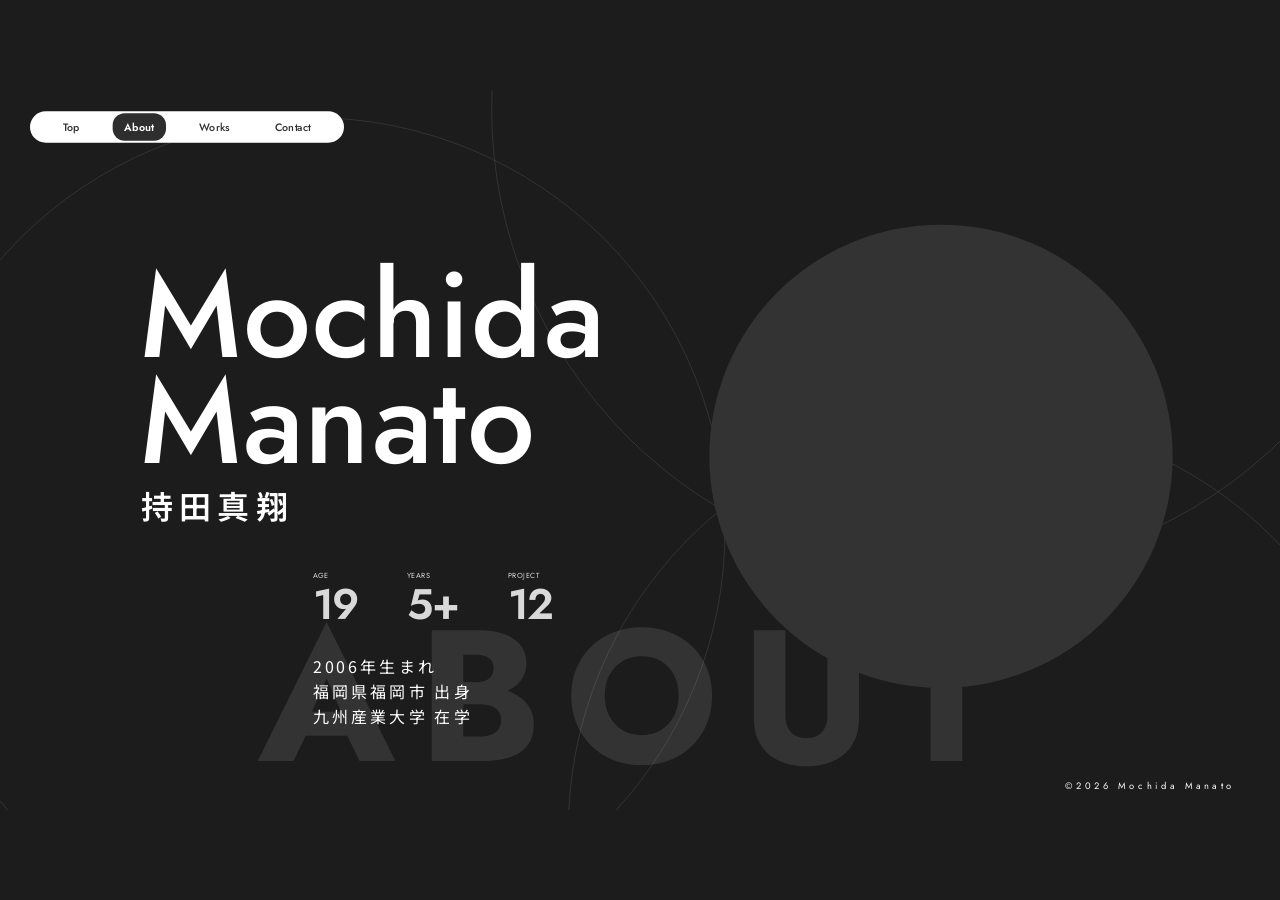
==== about.html @ 27e7f5ce "Add files via upload" ====
<!DOCTYPE html>
<html lang="ja">
<head>
<meta charset="UTF-8">
<meta name="viewport" content="width=device-width, initial-scale=1.0">
<title>ABOUT | Mochida Manato - Works Portfolio</title>
<link rel="stylesheet" href="style.css">
</head>
<body>

<div class="stage">
<div class="page page-about">

  <!-- 装飾サークル -->
  <div class="circle" style="left:-152px; top:41px; width:1240px; height:1240px;"></div>
  <div class="circle" style="left:737px; top:-669px; width:1394px; height:1394px;"></div>
  <div class="circle" style="left:852px; top:490px; width:1240px; height:1240px;"></div>

  <!-- ナビゲーション -->
  <nav class="nav-pill">
    <a href="index.html" class="nav-link">Top</a>
    <a href="about.html" class="nav-link is-active">About</a>
    <a href="works.html" class="nav-link">Works</a>
    <a href="contact.html" class="nav-link">Contact</a>
  </nav>

  <!-- 背景ウォーターマーク -->
  <p class="watermark watermark--label">ABOUT</p>

  <!-- 見出し -->
  <h1 class="hero-name anim-in" style="animation-delay:0.1s;">
    <p>Mochida</p>
    <p>Manato</p>
  </h1>

  <p class="name-jp anim-in" style="animation-delay:0.3s;">持田真翔</p>

  <!-- ステータス -->
  <div class="stats anim-in" style="animation-delay:0.45s;">
    <div class="stat">
      <span class="label">AGE</span>
      <span class="num">19</span>
    </div>
    <div class="stat">
      <span class="label">YEARS</span>
      <span class="num">5+</span>
    </div>
    <div class="stat">
      <span class="label">PROJECT</span>
      <span class="num">12</span>
    </div>
  </div>

  <!-- プロフィール本文 -->
  <div class="bio-jp anim-in" style="animation-delay:0.6s;">
    <p>2006年生まれ</p>
    <p>福岡県福岡市 出身</p>
    <p>九州産業大学 在学</p>
  </div>

  <!-- プロフィール写真 -->
  <div class="portrait anim-in" style="animation-delay:0.25s;">
    <img src="https://www.figma.com/api/mcp/asset/f468a6c8-0ee9-41bf-978a-8544f9a2893d" alt="Mochida Manato 宣材写真">
  </div>

  <p class="copyright">©2026 Mochida Manato</p>

</div>
</div>

<script src="script.js"></script>
</body>
</html>
---- style.css ----
/* ==========================================================================
   Mochida Manato - Works Portfolio
   共通スタイルシート
   ========================================================================== */

@import url('https://fonts.googleapis.com/css2?family=Jost:wght@400;500;600;700&family=Noto+Sans+JP:wght@400;500;700&display=swap');

:root {
  --bg: #1c1c1c;
  --white: #ffffff;
  --dark-text: #2e2e2e;
  --muted: #d9d9d9;
  --font-en: 'Jost', sans-serif;
  --font-jp: 'Noto Sans JP', 'Jost', sans-serif;
  --ease-smooth: cubic-bezier(0.65, 0, 0.35, 1);
  --ease-out: cubic-bezier(0.16, 1, 0.3, 1);
}

* {
  box-sizing: border-box;
}

html, body {
  margin: 0;
  padding: 0;
  height: 100%;
  background: var(--bg);
  color: var(--white);
  font-family: var(--font-en);
  overflow: hidden;
}

a {
  color: inherit;
}

/* ---------- ウィンドウに収める外枠 ---------- */
.stage {
  width: 100vw;
  height: 100vh;
  display: flex;
  align-items: center;
  justify-content: center;
  overflow: hidden;
  background: var(--bg);
}

/* ---------- ページ共通キャンバス（1920×1080固定・JSでスケール） ---------- */
.page {
  position: relative;
  width: 1920px;
  height: 1080px;
  flex-shrink: 0;
  overflow: hidden;
  transform-origin: center center;
}

/* ---------- ナビゲーション（左上ピル） ---------- */
.nav-pill {
  position: absolute;
  top: 32px;
  left: 45px;
  width: 471px;
  height: 47px;
  background: var(--white);
  border-radius: 23.5px;
  display: flex;
  align-items: center;
  justify-content: space-evenly;
  z-index: 100;
}

.nav-link {
  font-family: var(--font-en);
  font-weight: 500;
  font-size: 16px;
  letter-spacing: 0.16px;
  color: var(--dark-text);
  text-decoration: none;
  padding: 9px 18px;
  border-radius: 18px;
  transition: background-color 0.2s ease, color 0.2s ease;
  white-space: nowrap;
}

.nav-link:hover {
  background: #ececec;
}

.nav-link.is-active {
  background: var(--dark-text);
  color: var(--white);
  font-weight: 600;
}

/* ---------- 装飾サークル（Ellipse） ---------- */
.circle {
  position: absolute;
  border-radius: 50%;
  border: 1px solid rgba(255, 255, 255, 0.15);
  pointer-events: none;
}

/* ---------- 背景の大きなウォーターマーク文字 ---------- */
.watermark {
  position: absolute;
  font-family: var(--font-en);
  font-weight: 700;
  font-size: 280px;
  line-height: 1;
  letter-spacing: 34px;
  color: var(--white);
  opacity: 0;
  white-space: nowrap;
  pointer-events: none;
  z-index: 0;
  animation: fadeIn 1.6s var(--ease-out) 0.1s forwards;
}
@keyframes fadeIn {
  to { opacity: 0.1; }
}

/* ---------- コピーライト（右下固定） ---------- */
.copyright {
  position: absolute;
  right: 67px;
  top: 1019px;
  font-family: var(--font-en);
  font-size: 14px;
  letter-spacing: 5.46px;
  color: var(--white);
  white-space: nowrap;
}

/* ---------- プロフィール写真（丸型） ---------- */
.portrait {
  position: absolute;
  left: 1064px;
  top: 202px;
  width: 695px;
  height: 695px;
  border-radius: 50%;
  overflow: hidden;
  background: #333;
}
.portrait img {
  width: 100%;
  height: 100%;
  object-fit: cover;
  display: block;
}

/* ---------- 見出し「Mochida Manato」 ---------- */
.hero-name {
  position: absolute;
  left: 210px;
  font-family: var(--font-en);
  font-weight: 500;
  font-size: 181px;
  line-height: 0.876;
  letter-spacing: 1.81px;
  color: var(--white);
  margin: 0;
  z-index: 1;
}
.hero-name p {
  margin: 0;
}

/* ---------- 初回表示アニメーション（文字がふわっと現れる） ---------- */
.anim-in {
  opacity: 0;
  transform: translateY(28px);
  animation: fadeUp 0.9s var(--ease-out) forwards;
}
@keyframes fadeUp {
  to {
    opacity: 1;
    transform: translateY(0);
  }
}

/* ==========================================================================
   TOP ページ
   ========================================================================== */
.page-top .hero-name {
  top: 327px;
}
.page-top .tagline {
  position: absolute;
  left: 213px;
  top: 661px;
  font-size: 32px;
  font-weight: 400;
  letter-spacing: 12.48px;
  line-height: 0.876;
  margin: 0;
}
.page-top .watermark--label {
  right: 70px;
  top: 55px;
  left: auto;
  width: auto;
  text-align: right;
}

/* ==========================================================================
   ABOUT ページ
   ========================================================================== */
.page-about .hero-name {
  top: 259px;
}
.page-about .watermark--label {
  left: 0;
  top: 460px;
  width: 1920px;
  height: 340px;
  display: flex;
  align-items: center;
  justify-content: center;
  text-align: center;
}
.page-about .name-jp {
  position: absolute;
  left: 211px;
  top: 585px;
  font-family: var(--font-jp);
  font-weight: 600;
  font-size: 48px;
  line-height: 1.59;
  letter-spacing: 9.6px;
  margin: 0;
}

.stats {
  position: absolute;
  left: 469px;
  top: 720px;
  display: flex;
  gap: 73px;
}
.stats .stat {
  position: relative;
  color: var(--muted);
}
.stats .stat .num {
  display: block;
  font-family: var(--font-en);
  font-weight: 600;
  font-size: 64px;
  letter-spacing: -1.92px;
  line-height: 1;
}
.stats .stat .label {
  display: block;
  font-family: var(--font-en);
  font-weight: 400;
  font-size: 11px;
  letter-spacing: 0.77px;
  margin-bottom: 4px;
}

.bio-jp {
  position: absolute;
  left: 469px;
  top: 845px;
  font-family: var(--font-jp);
  font-weight: 400;
  font-size: 24px;
  line-height: 1.59;
  letter-spacing: 4.8px;
  color: var(--white);
  margin: 0;
}
.bio-jp p {
  margin: 0;
}

/* ==========================================================================
   WORKS ページ（ホバーで縦スクロールするカルーセル）
   ========================================================================== */
.page-works .watermark--label {
  left: 0;
  top: 20px;
  width: 1920px;
  height: 340px;
  display: flex;
  align-items: center;
  justify-content: center;
  text-align: center;
}
.works-heading {
  position: absolute;
  left: 195px;
  top: 210px;
  font-family: var(--font-jp);
  font-weight: 400;
  font-size: 112px;
  line-height: 1.05;
  letter-spacing: -3.2px;
  margin: 0;
  z-index: 1;
}
.works-heading p {
  margin: 0;
  white-space: pre;
}

/* カルーセルを表示する窓（この範囲だけが見える） */
.works-viewport {
  position: absolute;
  left: 900px;
  top: 165px;
  width: 880px;
  height: 750px;
  overflow: hidden;
  z-index: 1;
  border-radius: 32px;
  -webkit-mask-image: linear-gradient(to bottom,
    transparent 0,
    rgba(0,0,0,0.35) 60px,
    #000 130px,
    #000 calc(100% - 130px),
    rgba(0,0,0,0.35) calc(100% - 60px),
    transparent 100%);
  mask-image: linear-gradient(to bottom,
    transparent 0,
    rgba(0,0,0,0.35) 60px,
    #000 130px,
    #000 calc(100% - 130px),
    rgba(0,0,0,0.35) calc(100% - 60px),
    transparent 100%);
}

/* カードを縦に並べるトラック。JSでtranslateYさせる */
.works-track {
  position: absolute;
  left: 0;
  top: 0;
  width: 100%;
  display: flex;
  flex-direction: column;
  align-items: center;
  gap: 40px;
  transition: transform 0.7s var(--ease-smooth);
  will-change: transform;
}

.work-card {
  position: relative;
  flex-shrink: 0;
  width: 880px;
  height: 550px;
  border: 1px solid rgba(255, 255, 255, 0.7);
  border-radius: 32px;
  background: var(--bg);
  overflow: hidden;
  text-decoration: none;
  display: block;
  transition: background-color 0.3s ease, border-color 0.4s ease, transform 0.5s var(--ease-smooth);
  transform: scale(0.92);
  opacity: 0.55;
}
.work-card.is-active {
  opacity: 1;
  transform: scale(1);
  border-color: rgba(255, 255, 255, 0.95);
}
.work-card:hover {
  background: #242424;
}

.work-card .work-title {
  position: absolute;
  left: 40px;
  top: 34px;
  font-family: var(--font-jp);
  font-size: 22px;
  letter-spacing: 1px;
  color: var(--white);
  opacity: 0;
  transform: translateY(14px);
  transition: opacity 0.5s var(--ease-out) 0.15s, transform 0.5s var(--ease-out) 0.15s;
}
.work-card.is-active .work-title {
  opacity: 1;
  transform: translateY(0);
}

.work-card .work-arrow {
  position: absolute;
  right: 26px;
  bottom: 26px;
  width: 60px;
  height: 60px;
  border-radius: 15px;
  background: #f2f2f2;
  display: flex;
  align-items: center;
  justify-content: center;
  opacity: 0;
  transform: translateY(14px);
  transition: opacity 0.5s var(--ease-out) 0.25s, transform 0.5s var(--ease-out) 0.25s;
}
.work-card.is-active .work-arrow {
  opacity: 1;
  transform: translateY(0);
}
.work-card .work-arrow svg {
  width: 24px;
  height: 24px;
}

/* 上下のホバーゾーン：ここにカーソルを置くと作品が切り替わる */
.works-hover-zone {
  position: absolute;
  left: 900px;
  width: 880px;
  height: 140px;
  z-index: 2;
  cursor: pointer;
}
.works-hover-zone--up {
  top: 165px;
}
.works-hover-zone--down {
  top: 775px;
}

.works-hint {
  position: absolute;
  left: 900px;
  top: 930px;
  width: 880px;
  text-align: center;
  font-family: var(--font-jp);
  font-size: 13px;
  letter-spacing: 2px;
  color: rgba(255, 255, 255, 0.4);
  z-index: 1;
}

/* 上下ホバー中に見せる矢印インジケーター */
.works-nav-indicator {
  position: absolute;
  left: 50%;
  transform: translateX(-50%);
  width: 40px;
  height: 40px;
  display: flex;
  align-items: center;
  justify-content: center;
  opacity: 0;
  transition: opacity 0.3s ease, transform 0.3s ease;
  pointer-events: none;
  z-index: 3;
}
.works-nav-indicator svg {
  width: 22px;
  height: 22px;
}
.works-nav-indicator--up {
  left: 1340px;
  top: 205px;
}
.works-nav-indicator--down {
  left: 1340px;
  top: 845px;
}
.works-hover-zone--up:hover ~ .works-nav-indicator--up,
.works-hover-zone--down:hover ~ .works-nav-indicator--down {
  opacity: 1;
}

/* ==========================================================================
   CONTACT ページ
   ========================================================================== */
.page-contact .watermark--label {
  left: 0;
  top: 520px;
  width: 1920px;
  height: 340px;
  display: flex;
  align-items: center;
  justify-content: center;
  text-align: center;
}

.contact-block {
  position: absolute;
  left: 890px;
  top: 300px;
  z-index: 1;
}

.contact-email {
  display: flex;
  align-items: center;
  gap: 25px;
  text-decoration: none;
  color: var(--white);
}
.contact-email svg {
  width: 55px;
  height: 35px;
  flex-shrink: 0;
}
.contact-email span {
  font-family: var(--font-en);
  font-weight: 500;
  font-size: 64px;
  letter-spacing: 0.64px;
}

.social-links {
  display: flex;
  gap: 45px;
  margin-top: 140px;
  padding-left: 644px;
}
.social-links a {
  width: 102px;
  height: 102px;
  border-radius: 50%;
  background: var(--white);
  display: flex;
  align-items: center;
  justify-content: center;
  text-decoration: none;
  transition: transform 0.2s ease;
}
.social-links a:hover {
  transform: scale(1.06);
}
.social-links svg {
  width: 44px;
  height: 44px;
}
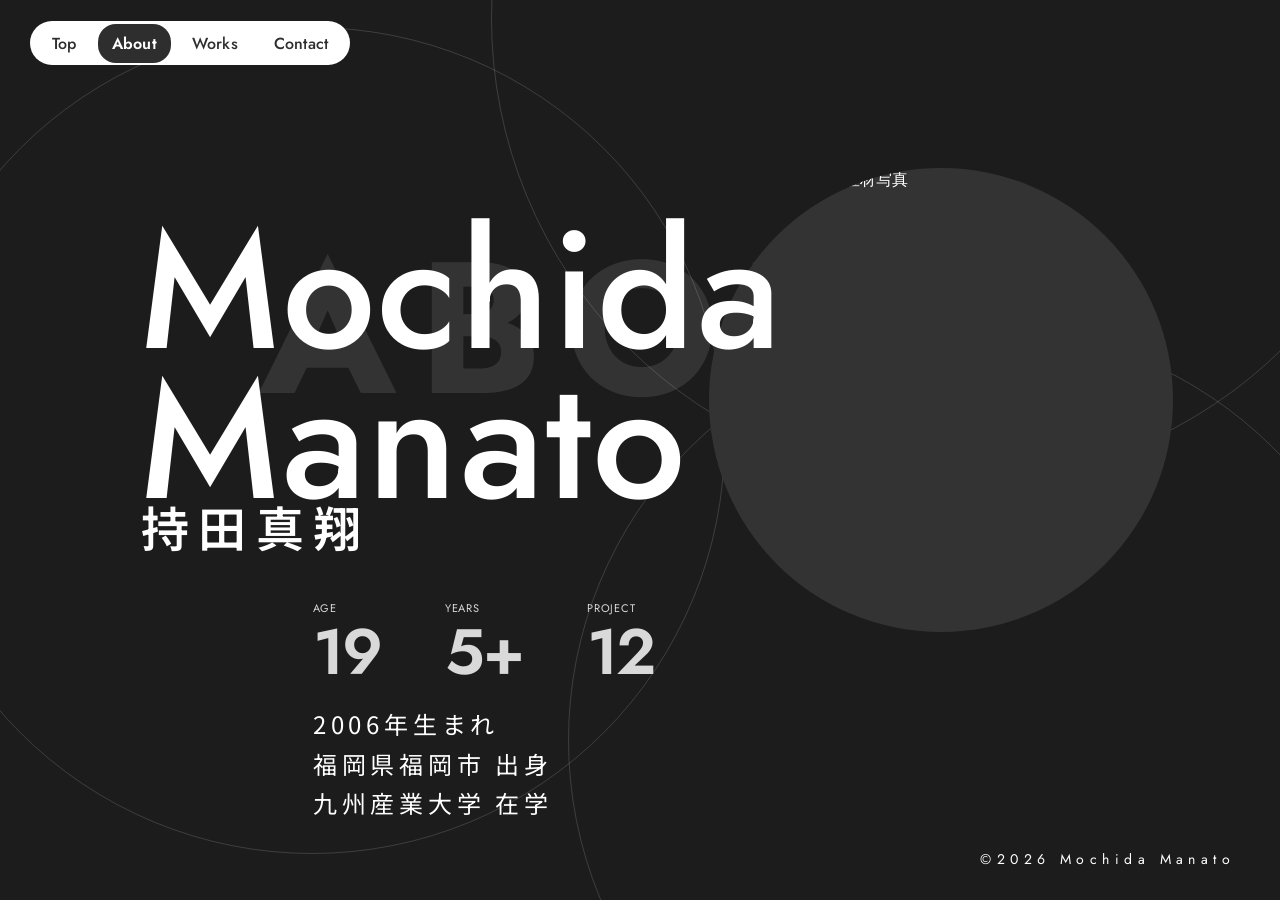
==== commit 189c47c2: "Add files via upload" ====
--- a/about.html
+++ b/about.html
@@ -12,9 +12,9 @@
 <div class="page page-about">
 
   <!-- 装飾サークル -->
-  <div class="circle" style="left:-152px; top:41px; width:1240px; height:1240px;"></div>
-  <div class="circle" style="left:737px; top:-669px; width:1394px; height:1394px;"></div>
-  <div class="circle" style="left:852px; top:490px; width:1240px; height:1240px;"></div>
+  <div class="circle" style="left:-7.92vw; top:2.14vw; width:64.58vw; height:64.58vw;"></div>
+  <div class="circle" style="left:38.39vw; top:-34.84vw; width:72.6vw; height:72.6vw;"></div>
+  <div class="circle" style="left:44.38vw; top:25.52vw; width:64.58vw; height:64.58vw;"></div>
 
   <!-- ナビゲーション -->
   <nav class="nav-pill">
--- a/style.css
+++ b/style.css
@@ -1,6 +1,12 @@
 /* ==========================================================================
    Mochida Manato - Works Portfolio
-   共通スタイルシート
+   共通スタイルシート（レスポンシブ版）
+
+   設計方針:
+   - 1920×1080固定キャンバス＋JSスケールは廃止。
+   - モバイル・タブレット（〜1024px）はフローレイアウト（要素を縦に積む）。
+   - デスクトップ（1025px〜）はvw / vh / clampを使った可変絶対配置で、
+     元のデザイン比率を維持しながらウィンドウサイズに追従する。
    ========================================================================== */
 
 @import url('https://fonts.googleapis.com/css2?family=Jost:wght@400;500;600;700&family=Noto+Sans+JP:wght@400;500;700&display=swap');
@@ -23,64 +29,76 @@
 html, body {
   margin: 0;
   padding: 0;
-  height: 100%;
+  min-height: 100%;
   background: var(--bg);
   color: var(--white);
   font-family: var(--font-en);
-  overflow: hidden;
+  overflow-x: hidden;
 }
 
 a {
   color: inherit;
 }
 
-/* ---------- ウィンドウに収める外枠 ---------- */
+img {
+  max-width: 100%;
+}
+
+/* ---------- 外枠 ---------- */
 .stage {
-  width: 100vw;
-  height: 100vh;
-  display: flex;
-  align-items: center;
-  justify-content: center;
-  overflow: hidden;
+  width: 100%;
+  min-height: 100vh;
   background: var(--bg);
 }
 
-/* ---------- ページ共通キャンバス（1920×1080固定・JSでスケール） ---------- */
+/* ---------- ページ共通キャンバス ----------
+   モバイル: 縦に並ぶフレックスコンテナ
+   デスクトップ: 絶対配置の基準となるブロック
+------------------------------------------------ */
 .page {
   position: relative;
-  width: 1920px;
-  height: 1080px;
-  flex-shrink: 0;
-  overflow: hidden;
-  transform-origin: center center;
+  width: 100%;
+  min-height: 100vh;
+  overflow-x: hidden;
+  display: flex;
+  flex-direction: column;
+  align-items: center;
+  text-align: center;
+  padding: 108px 24px 56px;
+  gap: 34px;
 }
 
 /* ---------- ナビゲーション（左上ピル） ---------- */
 .nav-pill {
-  position: absolute;
-  top: 32px;
-  left: 45px;
-  width: 471px;
-  height: 47px;
+  position: fixed;
+  top: 16px;
+  left: 50%;
+  transform: translateX(-50%);
+  width: min(94vw, 471px);
+  height: auto;
+  min-height: 44px;
   background: var(--white);
   border-radius: 23.5px;
   display: flex;
   align-items: center;
   justify-content: space-evenly;
+  flex-wrap: wrap;
+  padding: 5px;
   z-index: 100;
 }
 
 .nav-link {
   font-family: var(--font-en);
   font-weight: 500;
-  font-size: 16px;
-  letter-spacing: 0.16px;
+  font-size: clamp(12px, 3.2vw, 16px);
+  letter-spacing: 0.01em;
   color: var(--dark-text);
   text-decoration: none;
-  padding: 9px 18px;
+  padding: 8px 14px;
   border-radius: 18px;
-  transition: background-color 0.2s ease, color 0.2s ease;
+  transition: background-color 0.2s ease, color 0.2s ease, transform 0.35s cubic-bezier(.22,1,.36,1);
   white-space: nowrap;
+  will-change: transform;
 }
 
 .nav-link:hover {
@@ -99,16 +117,17 @@
   border-radius: 50%;
   border: 1px solid rgba(255, 255, 255, 0.15);
   pointer-events: none;
+  display: none; /* モバイルでは非表示（ノイズになるため） */
 }
 
 /* ---------- 背景の大きなウォーターマーク文字 ---------- */
 .watermark {
-  position: absolute;
+  display: none; /* モバイルでは非表示 */
   font-family: var(--font-en);
   font-weight: 700;
-  font-size: 280px;
+  font-size: clamp(96px, 14.6vw, 280px);
   line-height: 1;
-  letter-spacing: 34px;
+  letter-spacing: 0.12em;
   color: var(--white);
   opacity: 0;
   white-space: nowrap;
@@ -120,28 +139,27 @@
   to { opacity: 0.1; }
 }
 
-/* ---------- コピーライト（右下固定） ---------- */
+/* ---------- コピーライト ---------- */
 .copyright {
-  position: absolute;
-  right: 67px;
-  top: 1019px;
+  order: 99;
   font-family: var(--font-en);
-  font-size: 14px;
-  letter-spacing: 5.46px;
+  font-size: clamp(11px, 2.4vw, 14px);
+  letter-spacing: 0.39em;
   color: var(--white);
   white-space: nowrap;
+  margin-top: 8px;
 }
 
 /* ---------- プロフィール写真（丸型） ---------- */
 .portrait {
-  position: absolute;
-  left: 1064px;
-  top: 202px;
-  width: 695px;
-  height: 695px;
+  order: 1;
+  position: relative;
+  width: min(62vw, 300px);
+  aspect-ratio: 1 / 1;
   border-radius: 50%;
   overflow: hidden;
   background: #333;
+  flex-shrink: 0;
 }
 .portrait img {
   width: 100%;
@@ -152,13 +170,13 @@
 
 /* ---------- 見出し「Mochida Manato」 ---------- */
 .hero-name {
-  position: absolute;
-  left: 210px;
+  order: 2;
+  position: relative;
   font-family: var(--font-en);
   font-weight: 500;
-  font-size: 181px;
-  line-height: 0.876;
-  letter-spacing: 1.81px;
+  font-size: clamp(52px, 13vw, 181px);
+  line-height: 0.9;
+  letter-spacing: 0.01em;
   color: var(--white);
   margin: 0;
   z-index: 1;
@@ -167,7 +185,7 @@
   margin: 0;
 }
 
-/* ---------- 初回表示アニメーション（文字がふわっと現れる） ---------- */
+/* ---------- 初回表示アニメーション ---------- */
 .anim-in {
   opacity: 0;
   transform: translateY(28px);
@@ -180,64 +198,42 @@
   }
 }
 
+@media (prefers-reduced-motion: reduce) {
+  .anim-in { animation-duration: 0.01s; }
+  .watermark { animation-duration: 0.01s; }
+}
+
 /* ==========================================================================
    TOP ページ
    ========================================================================== */
-.page-top .hero-name {
-  top: 327px;
-}
 .page-top .tagline {
-  position: absolute;
-  left: 213px;
-  top: 661px;
-  font-size: 32px;
+  order: 3;
+  font-size: clamp(15px, 4.2vw, 32px);
   font-weight: 400;
-  letter-spacing: 12.48px;
+  letter-spacing: 0.39em;
   line-height: 0.876;
   margin: 0;
-}
-.page-top .watermark--label {
-  right: 70px;
-  top: 55px;
-  left: auto;
-  width: auto;
-  text-align: right;
 }
 
 /* ==========================================================================
    ABOUT ページ
    ========================================================================== */
-.page-about .hero-name {
-  top: 259px;
-}
-.page-about .watermark--label {
-  left: 0;
-  top: 460px;
-  width: 1920px;
-  height: 340px;
-  display: flex;
-  align-items: center;
-  justify-content: center;
-  text-align: center;
-}
 .page-about .name-jp {
-  position: absolute;
-  left: 211px;
-  top: 585px;
+  order: 3;
   font-family: var(--font-jp);
   font-weight: 600;
-  font-size: 48px;
+  font-size: clamp(24px, 5.5vw, 48px);
   line-height: 1.59;
-  letter-spacing: 9.6px;
+  letter-spacing: 0.2em;
   margin: 0;
 }
 
 .stats {
-  position: absolute;
-  left: 469px;
-  top: 720px;
-  display: flex;
-  gap: 73px;
+  order: 4;
+  display: flex;
+  flex-wrap: wrap;
+  justify-content: center;
+  gap: clamp(28px, 5vw, 73px);
 }
 .stats .stat {
   position: relative;
@@ -247,28 +243,26 @@
   display: block;
   font-family: var(--font-en);
   font-weight: 600;
-  font-size: 64px;
-  letter-spacing: -1.92px;
+  font-size: clamp(36px, 7.5vw, 64px);
+  letter-spacing: -0.03em;
   line-height: 1;
 }
 .stats .stat .label {
   display: block;
   font-family: var(--font-en);
   font-weight: 400;
-  font-size: 11px;
-  letter-spacing: 0.77px;
+  font-size: clamp(9px, 1.6vw, 11px);
+  letter-spacing: 0.07em;
   margin-bottom: 4px;
 }
 
 .bio-jp {
-  position: absolute;
-  left: 469px;
-  top: 845px;
+  order: 5;
   font-family: var(--font-jp);
   font-weight: 400;
-  font-size: 24px;
-  line-height: 1.59;
-  letter-spacing: 4.8px;
+  font-size: clamp(15px, 3.4vw, 24px);
+  line-height: 1.65;
+  letter-spacing: 0.2em;
   color: var(--white);
   margin: 0;
 }
@@ -277,27 +271,15 @@
 }
 
 /* ==========================================================================
-   WORKS ページ（ホバーで縦スクロールするカルーセル）
+   WORKS ページ
    ========================================================================== */
-.page-works .watermark--label {
-  left: 0;
-  top: 20px;
-  width: 1920px;
-  height: 340px;
-  display: flex;
-  align-items: center;
-  justify-content: center;
-  text-align: center;
-}
 .works-heading {
-  position: absolute;
-  left: 195px;
-  top: 210px;
+  order: 1;
   font-family: var(--font-jp);
   font-weight: 400;
-  font-size: 112px;
+  font-size: clamp(44px, 11.5vw, 112px);
   line-height: 1.05;
-  letter-spacing: -3.2px;
+  letter-spacing: -0.028em;
   margin: 0;
   z-index: 1;
 }
@@ -306,64 +288,46 @@
   white-space: pre;
 }
 
-/* カルーセルを表示する窓（この範囲だけが見える） */
+/* カルーセルを表示する窓 */
 .works-viewport {
-  position: absolute;
-  left: 900px;
-  top: 165px;
-  width: 880px;
-  height: 750px;
-  overflow: hidden;
+  order: 2;
+  position: relative;
+  width: min(100%, 600px);
+  height: auto;
+  overflow: visible;
   z-index: 1;
-  border-radius: 32px;
-  -webkit-mask-image: linear-gradient(to bottom,
-    transparent 0,
-    rgba(0,0,0,0.35) 60px,
-    #000 130px,
-    #000 calc(100% - 130px),
-    rgba(0,0,0,0.35) calc(100% - 60px),
-    transparent 100%);
-  mask-image: linear-gradient(to bottom,
-    transparent 0,
-    rgba(0,0,0,0.35) 60px,
-    #000 130px,
-    #000 calc(100% - 130px),
-    rgba(0,0,0,0.35) calc(100% - 60px),
-    transparent 100%);
-}
-
-/* カードを縦に並べるトラック。JSでtranslateYさせる */
+  border-radius: 24px;
+}
+
+/* カードを縦に並べるトラック（モバイルは通常の縦積みリスト） */
 .works-track {
-  position: absolute;
-  left: 0;
-  top: 0;
+  position: static;
   width: 100%;
   display: flex;
   flex-direction: column;
   align-items: center;
-  gap: 40px;
-  transition: transform 0.7s var(--ease-smooth);
-  will-change: transform;
+  gap: 20px;
+  transform: none !important;
 }
 
 .work-card {
   position: relative;
   flex-shrink: 0;
-  width: 880px;
-  height: 550px;
+  width: 100%;
+  aspect-ratio: 880 / 550;
   border: 1px solid rgba(255, 255, 255, 0.7);
-  border-radius: 32px;
+  border-radius: 24px;
   background: var(--bg);
   overflow: hidden;
   text-decoration: none;
   display: block;
   transition: background-color 0.3s ease, border-color 0.4s ease, transform 0.5s var(--ease-smooth);
-  transform: scale(0.92);
-  opacity: 0.55;
+  opacity: 1;
+  transform: none;
 }
 .work-card.is-active {
   opacity: 1;
-  transform: scale(1);
+  transform: none;
   border-color: rgba(255, 255, 255, 0.95);
 }
 .work-card:hover {
@@ -372,155 +336,98 @@
 
 .work-card .work-title {
   position: absolute;
-  left: 40px;
-  top: 34px;
+  left: clamp(20px, 4.5vw, 40px);
+  top: clamp(18px, 3vw, 34px);
   font-family: var(--font-jp);
-  font-size: 22px;
-  letter-spacing: 1px;
+  font-size: clamp(16px, 2.6vw, 22px);
+  letter-spacing: 0.045em;
   color: var(--white);
-  opacity: 0;
-  transform: translateY(14px);
+  opacity: 1;
+  transform: none;
   transition: opacity 0.5s var(--ease-out) 0.15s, transform 0.5s var(--ease-out) 0.15s;
-}
-.work-card.is-active .work-title {
-  opacity: 1;
-  transform: translateY(0);
 }
 
 .work-card .work-arrow {
   position: absolute;
-  right: 26px;
-  bottom: 26px;
-  width: 60px;
-  height: 60px;
+  right: clamp(16px, 3vw, 26px);
+  bottom: clamp(16px, 3vw, 26px);
+  width: clamp(44px, 6vw, 60px);
+  height: clamp(44px, 6vw, 60px);
   border-radius: 15px;
   background: #f2f2f2;
   display: flex;
   align-items: center;
   justify-content: center;
-  opacity: 0;
-  transform: translateY(14px);
+  opacity: 1;
+  transform: none;
   transition: opacity 0.5s var(--ease-out) 0.25s, transform 0.5s var(--ease-out) 0.25s;
 }
-.work-card.is-active .work-arrow {
-  opacity: 1;
-  transform: translateY(0);
-}
 .work-card .work-arrow svg {
-  width: 24px;
-  height: 24px;
-}
-
-/* 上下のホバーゾーン：ここにカーソルを置くと作品が切り替わる */
-.works-hover-zone {
-  position: absolute;
-  left: 900px;
-  width: 880px;
-  height: 140px;
-  z-index: 2;
-  cursor: pointer;
-}
-.works-hover-zone--up {
-  top: 165px;
-}
-.works-hover-zone--down {
-  top: 775px;
+  width: 55%;
+  height: 55%;
+}
+
+/* 上下のホバーゾーン・矢印インジケーターはデスクトップのみ使用 */
+.works-hover-zone,
+.works-nav-indicator {
+  display: none;
 }
 
 .works-hint {
-  position: absolute;
-  left: 900px;
-  top: 930px;
-  width: 880px;
+  order: 3;
+  width: 100%;
   text-align: center;
   font-family: var(--font-jp);
-  font-size: 13px;
-  letter-spacing: 2px;
+  font-size: clamp(11px, 2.4vw, 13px);
+  letter-spacing: 0.15em;
   color: rgba(255, 255, 255, 0.4);
   z-index: 1;
-}
-
-/* 上下ホバー中に見せる矢印インジケーター */
-.works-nav-indicator {
-  position: absolute;
-  left: 50%;
-  transform: translateX(-50%);
-  width: 40px;
-  height: 40px;
-  display: flex;
-  align-items: center;
-  justify-content: center;
-  opacity: 0;
-  transition: opacity 0.3s ease, transform 0.3s ease;
-  pointer-events: none;
-  z-index: 3;
-}
-.works-nav-indicator svg {
-  width: 22px;
-  height: 22px;
-}
-.works-nav-indicator--up {
-  left: 1340px;
-  top: 205px;
-}
-.works-nav-indicator--down {
-  left: 1340px;
-  top: 845px;
-}
-.works-hover-zone--up:hover ~ .works-nav-indicator--up,
-.works-hover-zone--down:hover ~ .works-nav-indicator--down {
-  opacity: 1;
+  display: none; /* ホバー操作前提のヒントなのでモバイルでは非表示 */
 }
 
 /* ==========================================================================
    CONTACT ページ
    ========================================================================== */
-.page-contact .watermark--label {
-  left: 0;
-  top: 520px;
-  width: 1920px;
-  height: 340px;
-  display: flex;
+.contact-block {
+  order: 1;
+  display: flex;
+  flex-direction: column;
   align-items: center;
-  justify-content: center;
-  text-align: center;
-}
-
-.contact-block {
-  position: absolute;
-  left: 890px;
-  top: 300px;
   z-index: 1;
+  width: 100%;
 }
 
 .contact-email {
   display: flex;
   align-items: center;
-  gap: 25px;
+  gap: clamp(12px, 2.5vw, 25px);
   text-decoration: none;
   color: var(--white);
+  max-width: 100%;
 }
 .contact-email svg {
-  width: 55px;
-  height: 35px;
+  width: clamp(30px, 6vw, 55px);
+  height: auto;
+  aspect-ratio: 55 / 35;
   flex-shrink: 0;
 }
 .contact-email span {
   font-family: var(--font-en);
   font-weight: 500;
-  font-size: 64px;
-  letter-spacing: 0.64px;
+  font-size: clamp(18px, 5vw, 64px);
+  letter-spacing: 0.01em;
+  overflow-wrap: anywhere;
 }
 
 .social-links {
   display: flex;
-  gap: 45px;
-  margin-top: 140px;
-  padding-left: 644px;
+  gap: clamp(24px, 4vw, 45px);
+  margin-top: clamp(32px, 6vw, 90px);
+  justify-content: center;
 }
 .social-links a {
-  width: 102px;
-  height: 102px;
+  width: clamp(56px, 9vw, 102px);
+  height: clamp(56px, 9vw, 102px);
   border-radius: 50%;
   background: var(--white);
   display: flex;
@@ -533,6 +440,362 @@
   transform: scale(1.06);
 }
 .social-links svg {
-  width: 44px;
-  height: 44px;
-}
+  width: 42%;
+  height: 42%;
+}
+
+/* ==========================================================================
+   デスクトップ（1025px〜）: 元デザインの比率を維持した可変絶対配置
+   ========================================================================== */
+@media (min-width: 1025px) {
+
+  .page {
+    display: block;
+    padding: 0;
+    gap: 0;
+    text-align: left;
+  }
+
+  .nav-pill {
+    top: 1.67vw;
+    left: 2.34vw;
+    transform: none;
+    width: clamp(320px, 24.53vw, 471px);
+    height: clamp(40px, 2.45vw, 47px);
+    padding: 0;
+    flex-wrap: nowrap;
+  }
+
+  .circle {
+    display: block;
+  }
+
+  .watermark {
+    display: block;
+  }
+
+  .copyright {
+    position: absolute;
+    right: 3.49vw;
+    top: 94.35vh;
+    margin-top: 0;
+  }
+
+  .portrait {
+    order: initial;
+    position: absolute;
+    left: 55.42vw;
+    top: 18.7vh;
+    width: 36.2vw;
+  }
+
+  .hero-name {
+    order: initial;
+    position: absolute;
+    left: 10.94vw;
+  }
+
+  /* ---------- TOP ---------- */
+  .page-top .hero-name {
+    top: 60.19vh;
+  }
+  .page-top .tagline {
+    order: initial;
+    position: absolute;
+    left: 11.09vw;
+    top: 61.2vh;
+    text-align: left;
+  }
+  .page-top .watermark--label {
+    right: 3.65vw;
+    top: -23.15vh;
+    left: auto;
+    width: auto;
+    text-align: right;
+  }
+
+  /* ---------- ABOUT ---------- */
+  .page-about .hero-name {
+    top: 23.98vh;
+  }
+  .page-about .watermark--label {
+    left: 23.44vw;
+    top: 42.59vh;
+    width: 100vw;
+    height: 31.48vh;
+    display: flex;
+    align-items: center;
+    justify-content: center;
+    text-align: center;
+  }
+  .page-about .name-jp {
+    order: initial;
+    position: absolute;
+    left: 10.99vw;
+    top: 54.17vh;
+    text-align: left;
+  }
+  .page-about .stats {
+    order: initial;
+    position: absolute;
+    left: 24.43vw;
+    top: 66.67vh;
+    justify-content: flex-start;
+  }
+  .page-about .bio-jp {
+    order: initial;
+    position: absolute;
+    left: 24.43vw;
+    top: 78.24vh;
+    text-align: left;
+  }
+
+  /* ---------- WORKS ---------- */
+  .page-works {
+    text-align: left;
+  }
+  .works-heading {
+    order: initial;
+    position: absolute;
+    left: 10.16vw;
+    top: 19.44vh;
+    text-align: left;
+  }
+  .page-works .watermark--label {
+    right: 20.83vw;
+    top: 1.85vh;
+    width: 100vw;
+    height: 31.48vh;
+    display: flex;
+    align-items: center;
+    justify-content: center;
+    text-align: center;
+  }
+  .works-viewport {
+    order: initial;
+    position: absolute;
+    left: 46.88vw;
+    top: 15.28vh;
+    width: 45.83vw;
+    height: 69.44vh;
+    overflow: hidden;
+    border-radius: 32px;
+    -webkit-mask-image: linear-gradient(to bottom,
+      transparent 0,
+      rgba(0,0,0,0.35) 60px,
+      #000 130px,
+      #000 calc(100% - 130px),
+      rgba(0,0,0,0.35) calc(100% - 60px),
+      transparent 100%);
+    mask-image: linear-gradient(to bottom,
+      transparent 0,
+      rgba(0,0,0,0.35) 60px,
+      #000 130px,
+      #000 calc(100% - 130px),
+      rgba(0,0,0,0.35) calc(100% - 60px),
+      transparent 100%);
+  }
+  .works-track {
+    position: absolute;
+    left: 0;
+    top: 0;
+    width: 100%;
+    gap: 2.08vw;
+    transition: transform 0.7s var(--ease-smooth);
+    will-change: transform;
+    transform: translateY(0); /* JSが上書き */
+  }
+  .work-card {
+    width: 100%;
+    aspect-ratio: 880 / 550;
+    transform: scale(0.92);
+    opacity: 0.55;
+  }
+  .work-card.is-active {
+    opacity: 1;
+    transform: scale(1);
+  }
+  .work-card .work-title {
+    opacity: 0;
+    transform: translateY(14px);
+  }
+  .work-card.is-active .work-title {
+    opacity: 1;
+    transform: translateY(0);
+  }
+  .work-card .work-arrow {
+    opacity: 0;
+    transform: translateY(14px);
+  }
+  .work-card.is-active .work-arrow {
+    opacity: 1;
+    transform: translateY(0);
+  }
+
+  .works-hover-zone {
+    display: block;
+    position: absolute;
+    left: 46.88vw;
+    width: 45.83vw;
+    height: 12.96vh;
+    z-index: 2;
+    cursor: pointer;
+  }
+  .works-hover-zone--up {
+    top: 15.28vh;
+  }
+  .works-hover-zone--down {
+    top: 71.76vh;
+  }
+
+  .works-hint {
+    display: block;
+    order: initial;
+    position: absolute;
+    left: 46.88vw;
+    top: 86.11vh;
+    width: 45.83vw;
+  }
+
+  .works-nav-indicator {
+    display: flex;
+    position: absolute;
+    width: 40px;
+    height: 40px;
+    align-items: center;
+    justify-content: center;
+    opacity: 0;
+    transition: opacity 0.3s ease, transform 0.3s ease;
+    pointer-events: none;
+    z-index: 3;
+  }
+  .works-nav-indicator svg {
+    width: 22px;
+    height: 22px;
+  }
+  .works-nav-indicator--up {
+    left: 69.79vw;
+    top: 18.98vh;
+  }
+  .works-nav-indicator--down {
+    left: 69.79vw;
+    top: 78.24vh;
+  }
+  .works-hover-zone--up:hover ~ .works-nav-indicator--up,
+  .works-hover-zone--down:hover ~ .works-nav-indicator--down {
+    opacity: 1;
+  }
+
+  /* ---------- CONTACT ---------- */
+  .page-contact .watermark--label {
+    right: 10.42vw;
+    top: 50.93vh;
+    width: 100vw;
+    height: 31.48vh;
+    display: flex;
+    align-items: center;
+    justify-content: center;
+    text-align: center;
+  }
+  .contact-block {
+    order: initial;
+    position: absolute;
+    left: 46.35vw;
+    top: 27.78vh;
+    align-items: flex-start;
+    width: auto;
+  }
+  .social-links {
+    justify-content: flex-start;
+    padding-left: 33.54vw;
+    margin-top: 7.29vw;
+  }
+}
+
+/* タッチ端末では自前カーソルリングを隠す */
+@media (hover: none) {
+  #cursor-ring {
+    display: none;
+  }
+}
+
+#cursor-ring {
+  position: fixed;
+  left: 0;
+  top: 0;
+
+  width: 32px;
+  height: 32px;
+
+  border: 1px solid rgba(255, 255, 255, .9);
+  border-radius: 50%;
+
+  display: flex;
+  align-items: center;
+  justify-content: center;
+
+  background: transparent;
+
+  pointer-events: none;
+
+  transform: translate(-50%, -50%);
+
+  z-index: 99999;
+
+  transition:
+    width .25s ease,
+    height .25s ease,
+    background-color .18s ease;
+}
+
+.cursor-icon {
+  width: 18px;
+  height: 18px;
+
+  display: flex;
+  align-items: center;
+  justify-content: center;
+
+  opacity: 0;
+
+  transform: scale(.6);
+
+  transition:
+    opacity .18s,
+    transform .22s;
+}
+
+.cursor-icon svg {
+  width: 18px;
+  height: 18px;
+  stroke: #fff;
+  fill: none;
+  stroke-width: 2;
+  stroke-linecap: round;
+  stroke-linejoin: round;
+}
+
+#cursor-ring.is-hover {
+  width: 60px;
+  height: 60px;
+  background: rgba(255, 255, 255, .20);
+  backdrop-filter: blur(8px);
+}
+
+#cursor-ring.is-hover .cursor-icon {
+  opacity: 1;
+  transform: scale(1);
+}
+
+#cursor-ring.is-down {
+  background: rgba(255, 255, 255, .58);
+  transform: translate(-50%, -50%) scale(.82);
+}
+
+.nav-link,
+.work-card,
+.contact-email,
+.social-links a {
+  transition: transform .35s cubic-bezier(.22, 1, .36, 1);
+  will-change: transform;
+}
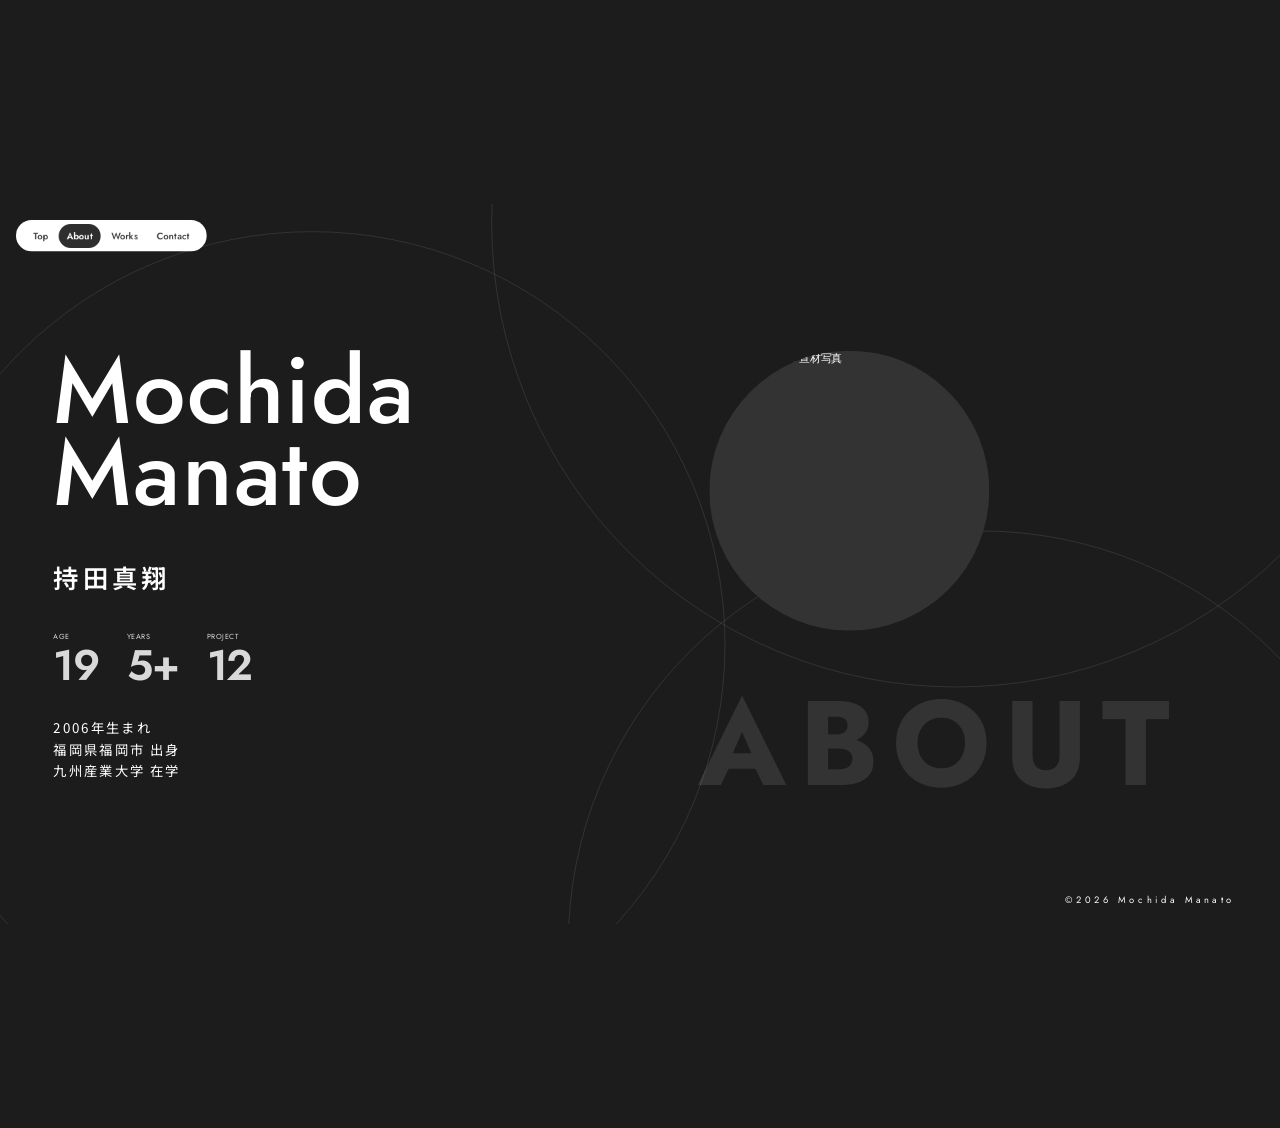
==== commit 7144a27c: "Add files via upload" ====
--- a/about.html
+++ b/about.html
@@ -12,9 +12,9 @@
 <div class="page page-about">
 
   <!-- 装飾サークル -->
-  <div class="circle" style="left:-7.92vw; top:2.14vw; width:64.58vw; height:64.58vw;"></div>
-  <div class="circle" style="left:38.39vw; top:-34.84vw; width:72.6vw; height:72.6vw;"></div>
-  <div class="circle" style="left:44.38vw; top:25.52vw; width:64.58vw; height:64.58vw;"></div>
+  <div class="circle" style="left:-152px; top:41px; width:1240px; height:1240px;"></div>
+  <div class="circle" style="left:737px; top:-669px; width:1394px; height:1394px;"></div>
+  <div class="circle" style="left:852px; top:490px; width:1240px; height:1240px;"></div>
 
   <!-- ナビゲーション -->
   <nav class="nav-pill">
--- a/style.css
+++ b/style.css
@@ -1,12 +1,6 @@
 /* ==========================================================================
    Mochida Manato - Works Portfolio
-   共通スタイルシート（レスポンシブ版）
-
-   設計方針:
-   - 1920×1080固定キャンバス＋JSスケールは廃止。
-   - モバイル・タブレット（〜1024px）はフローレイアウト（要素を縦に積む）。
-   - デスクトップ（1025px〜）はvw / vh / clampを使った可変絶対配置で、
-     元のデザイン比率を維持しながらウィンドウサイズに追従する。
+   共通スタイルシート
    ========================================================================== */
 
 @import url('https://fonts.googleapis.com/css2?family=Jost:wght@400;500;600;700&family=Noto+Sans+JP:wght@400;500;700&display=swap');
@@ -34,71 +28,62 @@
   color: var(--white);
   font-family: var(--font-en);
   overflow-x: hidden;
+  overflow-y: auto;
 }
 
 a {
   color: inherit;
 }
 
-img {
-  max-width: 100%;
-}
-
-/* ---------- 外枠 ---------- */
+/* ---------- ウィンドウに収める外枠 ---------- */
 .stage {
   width: 100%;
   min-height: 100vh;
+  display: flex;
+  align-items: center;
+  justify-content: center;
+  overflow: auto;
   background: var(--bg);
-}
-
-/* ---------- ページ共通キャンバス ----------
-   モバイル: 縦に並ぶフレックスコンテナ
-   デスクトップ: 絶対配置の基準となるブロック
------------------------------------------------- */
+  padding: 24px;
+}
+
+/* ---------- ページ共通キャンバス（1920×1080固定・JSでスケール） ---------- */
 .page {
   position: relative;
-  width: 100%;
-  min-height: 100vh;
-  overflow-x: hidden;
-  display: flex;
-  flex-direction: column;
-  align-items: center;
-  text-align: center;
-  padding: 108px 24px 56px;
-  gap: 34px;
+  width: 1920px;
+  height: 1080px;
+  flex-shrink: 0;
+  overflow: hidden;
+  transform-origin: center center;
+  margin: 0 auto;
 }
 
 /* ---------- ナビゲーション（左上ピル） ---------- */
 .nav-pill {
-  position: fixed;
-  top: 16px;
-  left: 50%;
-  transform: translateX(-50%);
-  width: min(94vw, 471px);
-  height: auto;
-  min-height: 44px;
+  position: absolute;
+  top: 32px;
+  left: 45px;
+  width: 471px;
+  height: 47px;
   background: var(--white);
   border-radius: 23.5px;
   display: flex;
   align-items: center;
   justify-content: space-evenly;
-  flex-wrap: wrap;
-  padding: 5px;
   z-index: 100;
 }
 
 .nav-link {
   font-family: var(--font-en);
   font-weight: 500;
-  font-size: clamp(12px, 3.2vw, 16px);
-  letter-spacing: 0.01em;
+  font-size: 16px;
+  letter-spacing: 0.16px;
   color: var(--dark-text);
   text-decoration: none;
-  padding: 8px 14px;
+  padding: 9px 18px;
   border-radius: 18px;
-  transition: background-color 0.2s ease, color 0.2s ease, transform 0.35s cubic-bezier(.22,1,.36,1);
+  transition: background-color 0.2s ease, color 0.2s ease;
   white-space: nowrap;
-  will-change: transform;
 }
 
 .nav-link:hover {
@@ -117,17 +102,16 @@
   border-radius: 50%;
   border: 1px solid rgba(255, 255, 255, 0.15);
   pointer-events: none;
-  display: none; /* モバイルでは非表示（ノイズになるため） */
 }
 
 /* ---------- 背景の大きなウォーターマーク文字 ---------- */
 .watermark {
-  display: none; /* モバイルでは非表示 */
+  position: absolute;
   font-family: var(--font-en);
   font-weight: 700;
-  font-size: clamp(96px, 14.6vw, 280px);
+  font-size: 280px;
   line-height: 1;
-  letter-spacing: 0.12em;
+  letter-spacing: 34px;
   color: var(--white);
   opacity: 0;
   white-space: nowrap;
@@ -139,27 +123,28 @@
   to { opacity: 0.1; }
 }
 
-/* ---------- コピーライト ---------- */
+/* ---------- コピーライト（右下固定） ---------- */
 .copyright {
-  order: 99;
+  position: absolute;
+  right: 67px;
+  top: 1019px;
   font-family: var(--font-en);
-  font-size: clamp(11px, 2.4vw, 14px);
-  letter-spacing: 0.39em;
+  font-size: 14px;
+  letter-spacing: 5.46px;
   color: var(--white);
   white-space: nowrap;
-  margin-top: 8px;
 }
 
 /* ---------- プロフィール写真（丸型） ---------- */
 .portrait {
-  order: 1;
-  position: relative;
-  width: min(62vw, 300px);
-  aspect-ratio: 1 / 1;
+  position: absolute;
+  left: 1064px;
+  top: 202px;
+  width: 695px;
+  height: 695px;
   border-radius: 50%;
   overflow: hidden;
   background: #333;
-  flex-shrink: 0;
 }
 .portrait img {
   width: 100%;
@@ -170,13 +155,13 @@
 
 /* ---------- 見出し「Mochida Manato」 ---------- */
 .hero-name {
-  order: 2;
-  position: relative;
+  position: absolute;
+  left: 210px;
   font-family: var(--font-en);
   font-weight: 500;
-  font-size: clamp(52px, 13vw, 181px);
-  line-height: 0.9;
-  letter-spacing: 0.01em;
+  font-size: 181px;
+  line-height: 0.876;
+  letter-spacing: 1.81px;
   color: var(--white);
   margin: 0;
   z-index: 1;
@@ -185,7 +170,7 @@
   margin: 0;
 }
 
-/* ---------- 初回表示アニメーション ---------- */
+/* ---------- 初回表示アニメーション（文字がふわっと現れる） ---------- */
 .anim-in {
   opacity: 0;
   transform: translateY(28px);
@@ -198,42 +183,64 @@
   }
 }
 
-@media (prefers-reduced-motion: reduce) {
-  .anim-in { animation-duration: 0.01s; }
-  .watermark { animation-duration: 0.01s; }
-}
-
 /* ==========================================================================
    TOP ページ
    ========================================================================== */
+.page-top .hero-name {
+  top: 300px;
+}
 .page-top .tagline {
-  order: 3;
-  font-size: clamp(15px, 4.2vw, 32px);
+  position: absolute;
+  left: 213px;
+  top: 661px;
+  font-size: 32px;
   font-weight: 400;
-  letter-spacing: 0.39em;
+  letter-spacing: 12.48px;
   line-height: 0.876;
   margin: 0;
+}
+.page-top .watermark--label {
+  right: 70px;
+  top: -250px;
+  left: auto;
+  width: auto;
+  text-align: right;
 }
 
 /* ==========================================================================
    ABOUT ページ
    ========================================================================== */
+.page-about .hero-name {
+  top: 259px;
+}
+.page-about .watermark--label {
+  left: 450px;
+  top: 460px;
+  width: 1920px;
+  height: 340px;
+  display: flex;
+  align-items: center;
+  justify-content: center;
+  text-align: center;
+}
 .page-about .name-jp {
-  order: 3;
+  position: absolute;
+  left: 211px;
+  top: 585px;
   font-family: var(--font-jp);
   font-weight: 600;
-  font-size: clamp(24px, 5.5vw, 48px);
+  font-size: 48px;
   line-height: 1.59;
-  letter-spacing: 0.2em;
+  letter-spacing: 9.6px;
   margin: 0;
 }
 
 .stats {
-  order: 4;
-  display: flex;
-  flex-wrap: wrap;
-  justify-content: center;
-  gap: clamp(28px, 5vw, 73px);
+  position: absolute;
+  left: 469px;
+  top: 720px;
+  display: flex;
+  gap: 73px;
 }
 .stats .stat {
   position: relative;
@@ -243,26 +250,28 @@
   display: block;
   font-family: var(--font-en);
   font-weight: 600;
-  font-size: clamp(36px, 7.5vw, 64px);
-  letter-spacing: -0.03em;
+  font-size: 64px;
+  letter-spacing: -1.92px;
   line-height: 1;
 }
 .stats .stat .label {
   display: block;
   font-family: var(--font-en);
   font-weight: 400;
-  font-size: clamp(9px, 1.6vw, 11px);
-  letter-spacing: 0.07em;
+  font-size: 11px;
+  letter-spacing: 0.77px;
   margin-bottom: 4px;
 }
 
 .bio-jp {
-  order: 5;
+  position: absolute;
+  left: 469px;
+  top: 845px;
   font-family: var(--font-jp);
   font-weight: 400;
-  font-size: clamp(15px, 3.4vw, 24px);
-  line-height: 1.65;
-  letter-spacing: 0.2em;
+  font-size: 24px;
+  line-height: 1.59;
+  letter-spacing: 4.8px;
   color: var(--white);
   margin: 0;
 }
@@ -271,15 +280,27 @@
 }
 
 /* ==========================================================================
-   WORKS ページ
+   WORKS ページ（ホバーで縦スクロールするカルーセル）
    ========================================================================== */
+.page-works .watermark--label {
+  right: 400px;
+  top: 20px;
+  width: 1920px;
+  height: 340px;
+  display: flex;
+  align-items: center;
+  justify-content: center;
+  text-align: center;
+}
 .works-heading {
-  order: 1;
+  position: absolute;
+  left: 195px;
+  top: 210px;
   font-family: var(--font-jp);
   font-weight: 400;
-  font-size: clamp(44px, 11.5vw, 112px);
+  font-size: 112px;
   line-height: 1.05;
-  letter-spacing: -0.028em;
+  letter-spacing: -3.2px;
   margin: 0;
   z-index: 1;
 }
@@ -288,46 +309,64 @@
   white-space: pre;
 }
 
-/* カルーセルを表示する窓 */
+/* カルーセルを表示する窓（この範囲だけが見える） */
 .works-viewport {
-  order: 2;
-  position: relative;
-  width: min(100%, 600px);
-  height: auto;
-  overflow: visible;
+  position: absolute;
+  left: 900px;
+  top: 165px;
+  width: 880px;
+  height: 750px;
+  overflow: hidden;
   z-index: 1;
-  border-radius: 24px;
-}
-
-/* カードを縦に並べるトラック（モバイルは通常の縦積みリスト） */
+  border-radius: 32px;
+  -webkit-mask-image: linear-gradient(to bottom,
+    transparent 0,
+    rgba(0,0,0,0.35) 60px,
+    #000 130px,
+    #000 calc(100% - 130px),
+    rgba(0,0,0,0.35) calc(100% - 60px),
+    transparent 100%);
+  mask-image: linear-gradient(to bottom,
+    transparent 0,
+    rgba(0,0,0,0.35) 60px,
+    #000 130px,
+    #000 calc(100% - 130px),
+    rgba(0,0,0,0.35) calc(100% - 60px),
+    transparent 100%);
+}
+
+/* カードを縦に並べるトラック。JSでtranslateYさせる */
 .works-track {
-  position: static;
+  position: absolute;
+  left: 0;
+  top: 0;
   width: 100%;
   display: flex;
   flex-direction: column;
   align-items: center;
-  gap: 20px;
-  transform: none !important;
+  gap: 40px;
+  transition: transform 0.7s var(--ease-smooth);
+  will-change: transform;
 }
 
 .work-card {
   position: relative;
   flex-shrink: 0;
-  width: 100%;
-  aspect-ratio: 880 / 550;
+  width: 880px;
+  height: 550px;
   border: 1px solid rgba(255, 255, 255, 0.7);
-  border-radius: 24px;
+  border-radius: 32px;
   background: var(--bg);
   overflow: hidden;
   text-decoration: none;
   display: block;
   transition: background-color 0.3s ease, border-color 0.4s ease, transform 0.5s var(--ease-smooth);
-  opacity: 1;
-  transform: none;
+  transform: scale(0.92);
+  opacity: 0.55;
 }
 .work-card.is-active {
   opacity: 1;
-  transform: none;
+  transform: scale(1);
   border-color: rgba(255, 255, 255, 0.95);
 }
 .work-card:hover {
@@ -336,98 +375,155 @@
 
 .work-card .work-title {
   position: absolute;
-  left: clamp(20px, 4.5vw, 40px);
-  top: clamp(18px, 3vw, 34px);
+  left: 40px;
+  top: 34px;
   font-family: var(--font-jp);
-  font-size: clamp(16px, 2.6vw, 22px);
-  letter-spacing: 0.045em;
+  font-size: 22px;
+  letter-spacing: 1px;
   color: var(--white);
+  opacity: 0;
+  transform: translateY(14px);
+  transition: opacity 0.5s var(--ease-out) 0.15s, transform 0.5s var(--ease-out) 0.15s;
+}
+.work-card.is-active .work-title {
   opacity: 1;
-  transform: none;
-  transition: opacity 0.5s var(--ease-out) 0.15s, transform 0.5s var(--ease-out) 0.15s;
+  transform: translateY(0);
 }
 
 .work-card .work-arrow {
   position: absolute;
-  right: clamp(16px, 3vw, 26px);
-  bottom: clamp(16px, 3vw, 26px);
-  width: clamp(44px, 6vw, 60px);
-  height: clamp(44px, 6vw, 60px);
+  right: 26px;
+  bottom: 26px;
+  width: 60px;
+  height: 60px;
   border-radius: 15px;
   background: #f2f2f2;
   display: flex;
   align-items: center;
   justify-content: center;
+  opacity: 0;
+  transform: translateY(14px);
+  transition: opacity 0.5s var(--ease-out) 0.25s, transform 0.5s var(--ease-out) 0.25s;
+}
+.work-card.is-active .work-arrow {
   opacity: 1;
-  transform: none;
-  transition: opacity 0.5s var(--ease-out) 0.25s, transform 0.5s var(--ease-out) 0.25s;
+  transform: translateY(0);
 }
 .work-card .work-arrow svg {
-  width: 55%;
-  height: 55%;
-}
-
-/* 上下のホバーゾーン・矢印インジケーターはデスクトップのみ使用 */
-.works-hover-zone,
-.works-nav-indicator {
-  display: none;
+  width: 24px;
+  height: 24px;
+}
+
+/* 上下のホバーゾーン：ここにカーソルを置くと作品が切り替わる */
+.works-hover-zone {
+  position: absolute;
+  left: 900px;
+  width: 880px;
+  height: 140px;
+  z-index: 2;
+  cursor: pointer;
+}
+.works-hover-zone--up {
+  top: 165px;
+}
+.works-hover-zone--down {
+  top: 775px;
 }
 
 .works-hint {
-  order: 3;
-  width: 100%;
+  position: absolute;
+  left: 900px;
+  top: 930px;
+  width: 880px;
   text-align: center;
   font-family: var(--font-jp);
-  font-size: clamp(11px, 2.4vw, 13px);
-  letter-spacing: 0.15em;
+  font-size: 13px;
+  letter-spacing: 2px;
   color: rgba(255, 255, 255, 0.4);
   z-index: 1;
-  display: none; /* ホバー操作前提のヒントなのでモバイルでは非表示 */
+}
+
+/* 上下ホバー中に見せる矢印インジケーター */
+.works-nav-indicator {
+  position: absolute;
+  left: 50%;
+  transform: translateX(-50%);
+  width: 40px;
+  height: 40px;
+  display: flex;
+  align-items: center;
+  justify-content: center;
+  opacity: 0;
+  transition: opacity 0.3s ease, transform 0.3s ease;
+  pointer-events: none;
+  z-index: 3;
+}
+.works-nav-indicator svg {
+  width: 22px;
+  height: 22px;
+}
+.works-nav-indicator--up {
+  left: 1340px;
+  top: 205px;
+}
+.works-nav-indicator--down {
+  left: 1340px;
+  top: 845px;
+}
+.works-hover-zone--up:hover ~ .works-nav-indicator--up,
+.works-hover-zone--down:hover ~ .works-nav-indicator--down {
+  opacity: 1;
 }
 
 /* ==========================================================================
    CONTACT ページ
    ========================================================================== */
+.page-contact .watermark--label {
+  right: 200px;
+  top: 550px;
+  width: 1920px;
+  height: 340px;
+  display: flex;
+  align-items: center;
+  justify-content: center;
+  text-align: center;
+}
+
 .contact-block {
-  order: 1;
-  display: flex;
-  flex-direction: column;
-  align-items: center;
+  position: absolute;
+  left: 890px;
+  top: 300px;
   z-index: 1;
-  width: 100%;
 }
 
 .contact-email {
   display: flex;
   align-items: center;
-  gap: clamp(12px, 2.5vw, 25px);
+  gap: 25px;
   text-decoration: none;
   color: var(--white);
-  max-width: 100%;
 }
 .contact-email svg {
-  width: clamp(30px, 6vw, 55px);
-  height: auto;
-  aspect-ratio: 55 / 35;
+  width: 55px;
+  height: 35px;
   flex-shrink: 0;
 }
 .contact-email span {
   font-family: var(--font-en);
   font-weight: 500;
-  font-size: clamp(18px, 5vw, 64px);
-  letter-spacing: 0.01em;
-  overflow-wrap: anywhere;
+  font-size: 64px;
+  letter-spacing: 0.64px;
 }
 
 .social-links {
   display: flex;
-  gap: clamp(24px, 4vw, 45px);
-  margin-top: clamp(32px, 6vw, 90px);
-  justify-content: center;
+  gap: 45px;
+  margin-top: 140px;
+  padding-left: 644px;
 }
 .social-links a {
-  width: clamp(56px, 9vw, 102px);
-  height: clamp(56px, 9vw, 102px);
+  width: 102px;
+  height: 102px;
   border-radius: 50%;
   background: var(--white);
   display: flex;
@@ -440,329 +536,38 @@
   transform: scale(1.06);
 }
 .social-links svg {
-  width: 42%;
-  height: 42%;
-}
-
-/* ==========================================================================
-   デスクトップ（1025px〜）: 元デザインの比率を維持した可変絶対配置
-   ========================================================================== */
-@media (min-width: 1025px) {
-
-  .page {
-    display: block;
-    padding: 0;
-    gap: 0;
-    text-align: left;
-  }
-
-  .nav-pill {
-    top: 1.67vw;
-    left: 2.34vw;
-    transform: none;
-    width: clamp(320px, 24.53vw, 471px);
-    height: clamp(40px, 2.45vw, 47px);
-    padding: 0;
-    flex-wrap: nowrap;
-  }
-
-  .circle {
-    display: block;
-  }
-
-  .watermark {
-    display: block;
-  }
-
-  .copyright {
-    position: absolute;
-    right: 3.49vw;
-    top: 94.35vh;
-    margin-top: 0;
-  }
-
-  .portrait {
-    order: initial;
-    position: absolute;
-    left: 55.42vw;
-    top: 18.7vh;
-    width: 36.2vw;
-  }
-
-  .hero-name {
-    order: initial;
-    position: absolute;
-    left: 10.94vw;
-  }
-
-  /* ---------- TOP ---------- */
-  .page-top .hero-name {
-    top: 60.19vh;
-  }
-  .page-top .tagline {
-    order: initial;
-    position: absolute;
-    left: 11.09vw;
-    top: 61.2vh;
-    text-align: left;
-  }
-  .page-top .watermark--label {
-    right: 3.65vw;
-    top: -23.15vh;
-    left: auto;
-    width: auto;
-    text-align: right;
-  }
-
-  /* ---------- ABOUT ---------- */
-  .page-about .hero-name {
-    top: 23.98vh;
-  }
-  .page-about .watermark--label {
-    left: 23.44vw;
-    top: 42.59vh;
-    width: 100vw;
-    height: 31.48vh;
-    display: flex;
-    align-items: center;
-    justify-content: center;
-    text-align: center;
-  }
-  .page-about .name-jp {
-    order: initial;
-    position: absolute;
-    left: 10.99vw;
-    top: 54.17vh;
-    text-align: left;
-  }
-  .page-about .stats {
-    order: initial;
-    position: absolute;
-    left: 24.43vw;
-    top: 66.67vh;
-    justify-content: flex-start;
-  }
-  .page-about .bio-jp {
-    order: initial;
-    position: absolute;
-    left: 24.43vw;
-    top: 78.24vh;
-    text-align: left;
-  }
-
-  /* ---------- WORKS ---------- */
-  .page-works {
-    text-align: left;
-  }
-  .works-heading {
-    order: initial;
-    position: absolute;
-    left: 10.16vw;
-    top: 19.44vh;
-    text-align: left;
-  }
-  .page-works .watermark--label {
-    right: 20.83vw;
-    top: 1.85vh;
-    width: 100vw;
-    height: 31.48vh;
-    display: flex;
-    align-items: center;
-    justify-content: center;
-    text-align: center;
-  }
-  .works-viewport {
-    order: initial;
-    position: absolute;
-    left: 46.88vw;
-    top: 15.28vh;
-    width: 45.83vw;
-    height: 69.44vh;
-    overflow: hidden;
-    border-radius: 32px;
-    -webkit-mask-image: linear-gradient(to bottom,
-      transparent 0,
-      rgba(0,0,0,0.35) 60px,
-      #000 130px,
-      #000 calc(100% - 130px),
-      rgba(0,0,0,0.35) calc(100% - 60px),
-      transparent 100%);
-    mask-image: linear-gradient(to bottom,
-      transparent 0,
-      rgba(0,0,0,0.35) 60px,
-      #000 130px,
-      #000 calc(100% - 130px),
-      rgba(0,0,0,0.35) calc(100% - 60px),
-      transparent 100%);
-  }
-  .works-track {
-    position: absolute;
-    left: 0;
-    top: 0;
-    width: 100%;
-    gap: 2.08vw;
-    transition: transform 0.7s var(--ease-smooth);
-    will-change: transform;
-    transform: translateY(0); /* JSが上書き */
-  }
-  .work-card {
-    width: 100%;
-    aspect-ratio: 880 / 550;
-    transform: scale(0.92);
-    opacity: 0.55;
-  }
-  .work-card.is-active {
-    opacity: 1;
-    transform: scale(1);
-  }
-  .work-card .work-title {
-    opacity: 0;
-    transform: translateY(14px);
-  }
-  .work-card.is-active .work-title {
-    opacity: 1;
-    transform: translateY(0);
-  }
-  .work-card .work-arrow {
-    opacity: 0;
-    transform: translateY(14px);
-  }
-  .work-card.is-active .work-arrow {
-    opacity: 1;
-    transform: translateY(0);
-  }
-
-  .works-hover-zone {
-    display: block;
-    position: absolute;
-    left: 46.88vw;
-    width: 45.83vw;
-    height: 12.96vh;
-    z-index: 2;
-    cursor: pointer;
-  }
-  .works-hover-zone--up {
-    top: 15.28vh;
-  }
-  .works-hover-zone--down {
-    top: 71.76vh;
-  }
-
-  .works-hint {
-    display: block;
-    order: initial;
-    position: absolute;
-    left: 46.88vw;
-    top: 86.11vh;
-    width: 45.83vw;
-  }
-
-  .works-nav-indicator {
-    display: flex;
-    position: absolute;
-    width: 40px;
-    height: 40px;
-    align-items: center;
-    justify-content: center;
-    opacity: 0;
-    transition: opacity 0.3s ease, transform 0.3s ease;
-    pointer-events: none;
-    z-index: 3;
-  }
-  .works-nav-indicator svg {
-    width: 22px;
-    height: 22px;
-  }
-  .works-nav-indicator--up {
-    left: 69.79vw;
-    top: 18.98vh;
-  }
-  .works-nav-indicator--down {
-    left: 69.79vw;
-    top: 78.24vh;
-  }
-  .works-hover-zone--up:hover ~ .works-nav-indicator--up,
-  .works-hover-zone--down:hover ~ .works-nav-indicator--down {
-    opacity: 1;
-  }
-
-  /* ---------- CONTACT ---------- */
-  .page-contact .watermark--label {
-    right: 10.42vw;
-    top: 50.93vh;
-    width: 100vw;
-    height: 31.48vh;
-    display: flex;
-    align-items: center;
-    justify-content: center;
-    text-align: center;
-  }
-  .contact-block {
-    order: initial;
-    position: absolute;
-    left: 46.35vw;
-    top: 27.78vh;
-    align-items: flex-start;
-    width: auto;
-  }
-  .social-links {
-    justify-content: flex-start;
-    padding-left: 33.54vw;
-    margin-top: 7.29vw;
-  }
-}
-
-/* タッチ端末では自前カーソルリングを隠す */
-@media (hover: none) {
-  #cursor-ring {
-    display: none;
-  }
-}
+  width: 44px;
+  height: 44px;
+}
+
 
 #cursor-ring {
   position: fixed;
   left: 0;
   top: 0;
-
   width: 32px;
   height: 32px;
-
   border: 1px solid rgba(255, 255, 255, .9);
   border-radius: 50%;
-
   display: flex;
   align-items: center;
   justify-content: center;
-
   background: transparent;
-
   pointer-events: none;
-
   transform: translate(-50%, -50%);
-
   z-index: 99999;
-
-  transition:
-    width .25s ease,
-    height .25s ease,
-    background-color .18s ease;
+  transition: width .25s ease, height .25s ease, background-color .18s ease;
 }
 
 .cursor-icon {
   width: 18px;
   height: 18px;
-
   display: flex;
   align-items: center;
   justify-content: center;
-
   opacity: 0;
-
   transform: scale(.6);
-
-  transition:
-    opacity .18s,
-    transform .22s;
+  transition: opacity .18s, transform .22s;
 }
 
 .cursor-icon svg {
@@ -799,3 +604,319 @@
   transition: transform .35s cubic-bezier(.22, 1, .36, 1);
   will-change: transform;
 }
+
+@media (max-width: 1280px) {
+  .nav-pill {
+    left: 24px;
+    top: 24px;
+    width: auto;
+    max-width: calc(100% - 48px);
+    padding: 0 14px;
+    gap: 4px;
+    flex-wrap: wrap;
+    height: auto;
+    min-height: 47px;
+  }
+
+  .nav-link {
+    font-size: 14px;
+    padding: 8px 12px;
+  }
+
+  .watermark {
+    font-size: 180px;
+    letter-spacing: 20px;
+  }
+
+  .page-top .hero-name {
+    left: 80px;
+    top: 250px;
+    font-size: 140px;
+  }
+
+  .page-top .tagline {
+    left: 82px;
+    top: 560px;
+    font-size: 24px;
+    letter-spacing: 8px;
+  }
+
+  .page-about .hero-name {
+    left: 80px;
+    top: 220px;
+    font-size: 140px;
+  }
+
+  .page-about .name-jp {
+    left: 80px;
+    top: 530px;
+    font-size: 38px;
+    letter-spacing: 6px;
+  }
+
+  .stats {
+    left: 80px;
+    top: 640px;
+    gap: 42px;
+  }
+
+  .bio-jp {
+    left: 80px;
+    top: 770px;
+    font-size: 20px;
+    letter-spacing: 3px;
+  }
+
+  .portrait {
+    right: 80px;
+    top: 220px;
+    width: 420px;
+    height: 420px;
+  }
+
+  .page-works .works-heading {
+    left: 80px;
+    top: 180px;
+    font-size: 84px;
+  }
+
+  .works-viewport {
+    left: 560px;
+    top: 180px;
+    width: 620px;
+    height: 650px;
+  }
+
+  .work-card {
+    width: 100%;
+    height: 420px;
+  }
+
+  .works-hover-zone {
+    left: 560px;
+    width: 620px;
+    height: 120px;
+  }
+
+  .works-hover-zone--up {
+    top: 180px;
+  }
+
+  .works-hover-zone--down {
+    top: 710px;
+  }
+
+  .works-nav-indicator--up {
+    left: 890px;
+    top: 210px;
+  }
+
+  .works-nav-indicator--down {
+    left: 890px;
+    top: 740px;
+  }
+
+  .works-hint {
+    left: 560px;
+    top: 860px;
+    width: 620px;
+  }
+
+  .page-contact .contact-block {
+    left: 80px;
+    top: 240px;
+  }
+
+  .contact-email span {
+    font-size: 42px;
+  }
+
+  .social-links {
+    margin-top: 80px;
+    padding-left: 0;
+    gap: 24px;
+  }
+}
+
+@media (max-width: 900px) {
+  .stage {
+    align-items: flex-start;
+    justify-content: flex-start;
+    padding: 16px;
+  }
+
+  .page {
+    transform-origin: top center;
+  }
+
+  .copyright {
+    right: 20px;
+    top: auto;
+    bottom: 20px;
+    font-size: 12px;
+    letter-spacing: 3px;
+  }
+
+  .nav-pill {
+    position: relative;
+    top: 0;
+    left: 0;
+    margin-bottom: 24px;
+    width: 100%;
+  }
+
+  .page-top .hero-name,
+  .page-about .hero-name {
+    position: relative;
+    left: 0;
+    top: 0;
+    font-size: 86px;
+    margin-top: 20px;
+  }
+
+  .page-top .tagline {
+    position: relative;
+    left: 0;
+    top: 0;
+    margin-top: 12px;
+    font-size: 20px;
+    letter-spacing: 6px;
+  }
+
+  .page-top .portrait,
+  .page-about .portrait {
+    position: relative;
+    left: 0;
+    top: 0;
+    width: min(100%, 320px);
+    height: min(100%, 320px);
+    margin-top: 24px;
+  }
+
+  .page-about .name-jp,
+  .stats,
+  .bio-jp {
+    position: relative;
+    left: 0;
+    top: 0;
+    margin-top: 20px;
+  }
+
+  .stats {
+    flex-wrap: wrap;
+    gap: 24px;
+  }
+
+  .page-about .watermark--label,
+  .page-top .watermark--label,
+  .page-contact .watermark--label,
+  .page-works .watermark--label {
+    display: none;
+  }
+
+  .page-works .works-heading {
+    position: relative;
+    left: 0;
+    top: 0;
+    font-size: 56px;
+    margin-top: 16px;
+  }
+
+  .page-works .works-viewport {
+    position: relative;
+    left: 0;
+    top: 0;
+    width: 100%;
+    height: 420px;
+    margin-top: 24px;
+  }
+
+  .works-hover-zone,
+  .works-nav-indicator,
+  .works-hint {
+    display: none;
+  }
+
+  .page-contact .contact-block {
+    position: relative;
+    left: 0;
+    top: 0;
+    margin-top: 24px;
+  }
+
+  .contact-email span {
+    font-size: 24px;
+  }
+
+  .social-links {
+    margin-top: 40px;
+    padding-left: 0;
+  }
+}
+
+@media (max-width: 600px) {
+  .nav-pill {
+    justify-content: center;
+    padding: 10px 12px;
+  }
+
+  .nav-link {
+    font-size: 12px;
+    padding: 7px 10px;
+  }
+
+  .page-top .hero-name,
+  .page-about .hero-name {
+    font-size: 60px;
+    line-height: 1;
+  }
+
+  .page-top .tagline {
+    font-size: 16px;
+    letter-spacing: 4px;
+  }
+
+  .page-about .name-jp {
+    font-size: 28px;
+    letter-spacing: 3px;
+  }
+
+  .stats .stat .num {
+    font-size: 40px;
+  }
+
+  .stats .stat .label {
+    font-size: 10px;
+  }
+
+  .bio-jp {
+    font-size: 16px;
+    letter-spacing: 2px;
+  }
+
+  .page-works .works-heading {
+    font-size: 38px;
+  }
+
+  .work-card {
+    height: 320px;
+    border-radius: 20px;
+  }
+
+  .contact-email {
+    flex-direction: column;
+    align-items: flex-start;
+    gap: 12px;
+  }
+
+  .contact-email span {
+    font-size: 18px;
+    letter-spacing: 0.5px;
+  }
+
+  .social-links a {
+    width: 72px;
+    height: 72px;
+  }
+}
+
